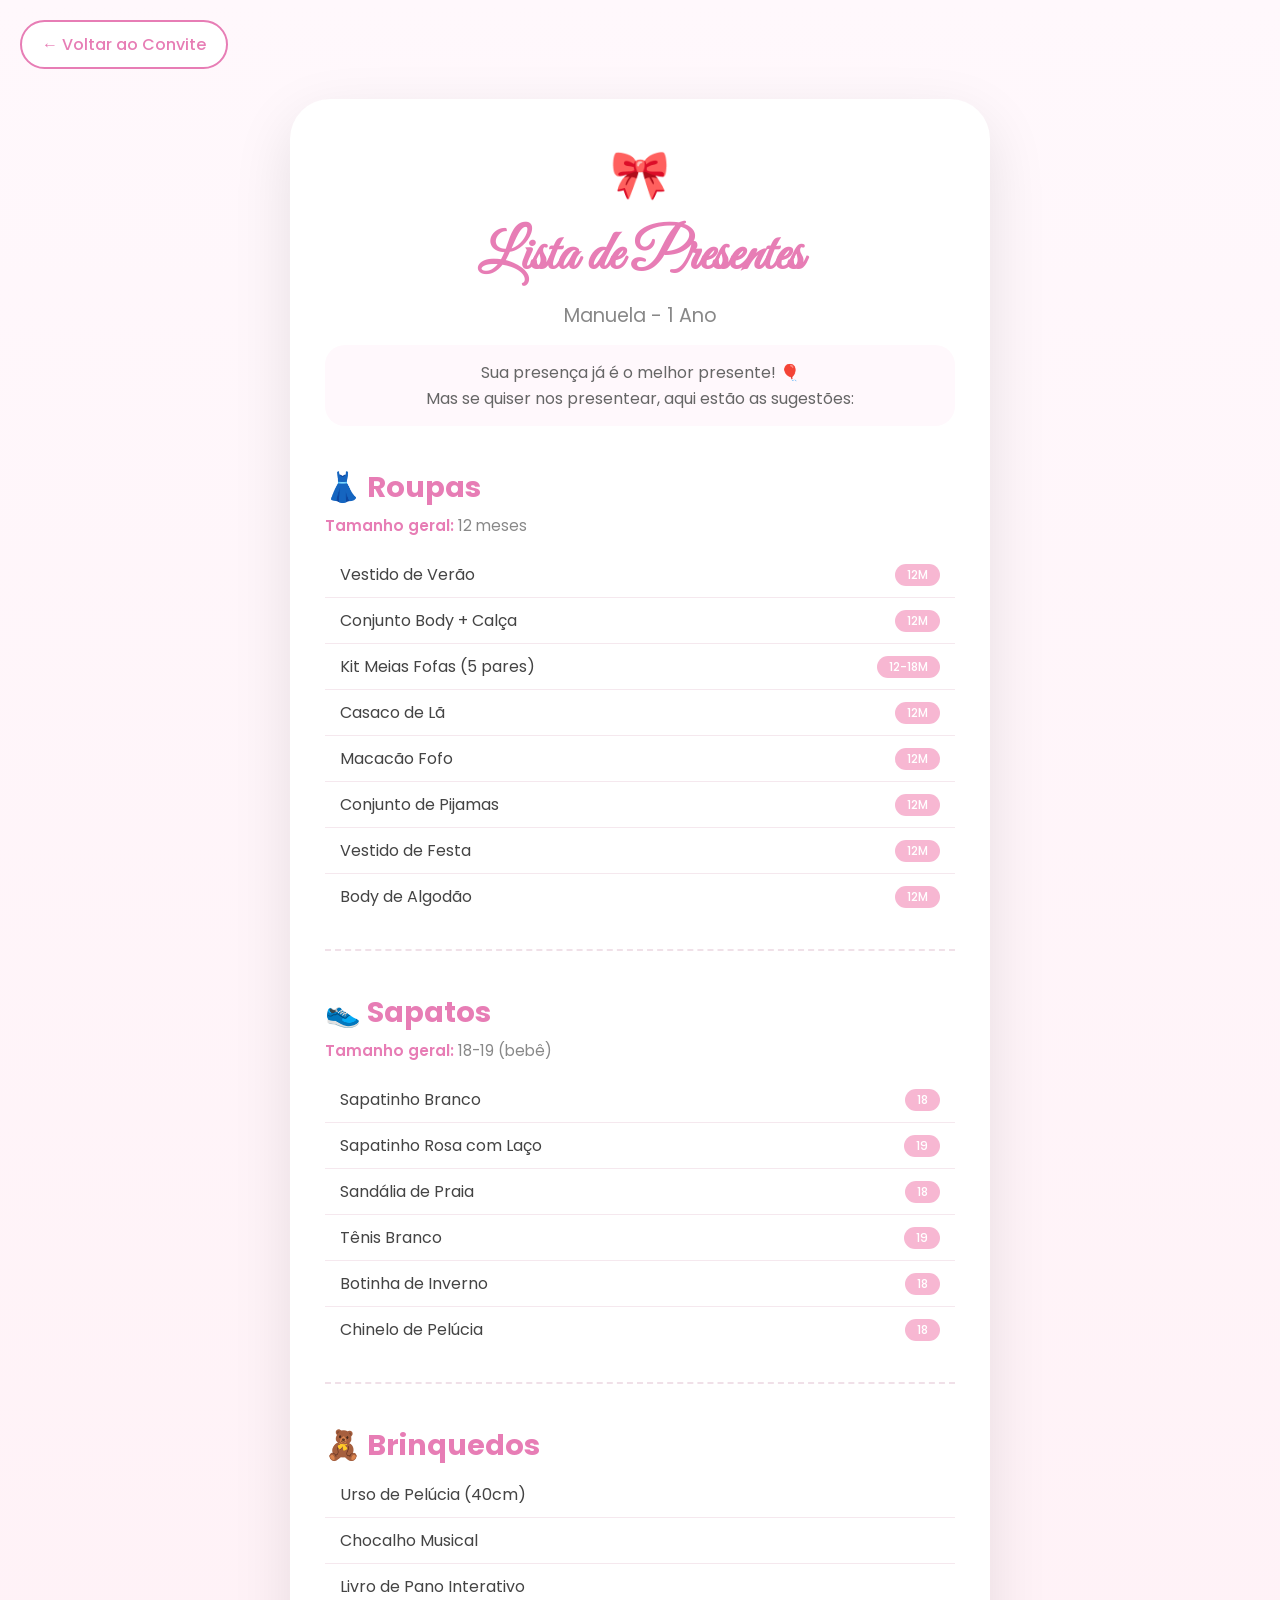
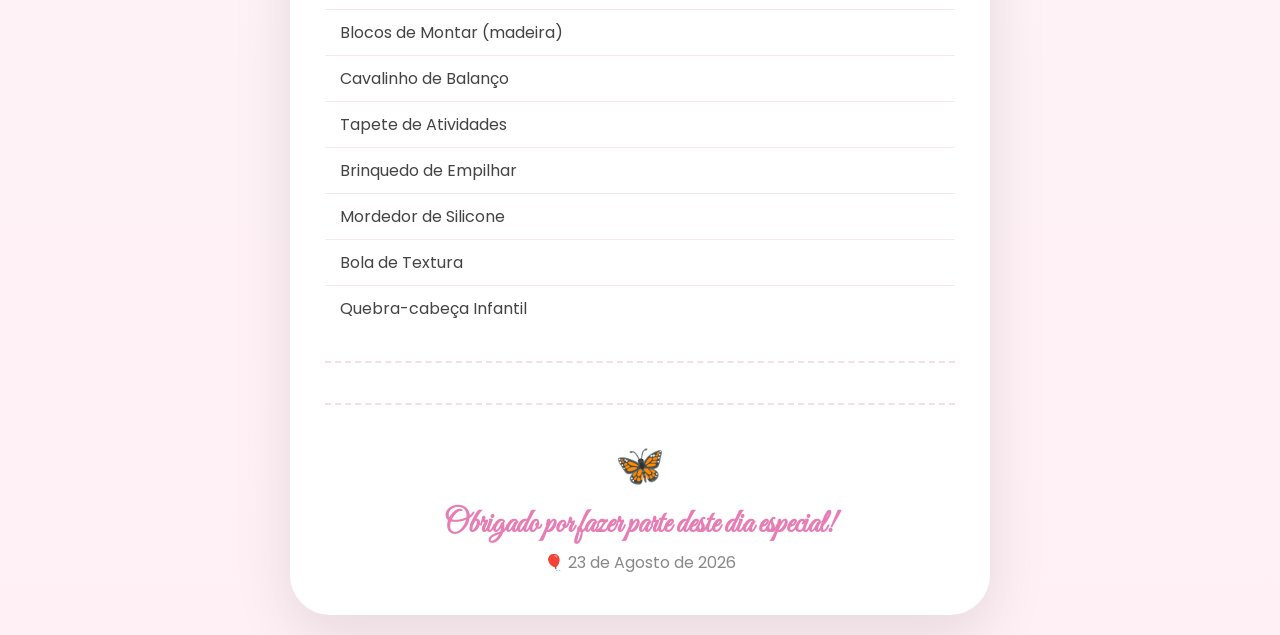
==== presentes.html @ 51569dcc "Add files via upload" ====
<!DOCTYPE html>
<html lang="pt-BR">

<head>
    <meta charset="UTF-8">
    <meta name="viewport" content="width=device-width, initial-scale=1.0">
    <title>🎁 Lista de Presentes - Manuela</title>
    <link rel="stylesheet" href="style-presentes.css">
    <link href="https://fonts.googleapis.com/css2?family=Great+Vibes&family=Poppins:wght@300;400;500;600;700&display=swap" rel="stylesheet">
</head>

<body>

    <!-- BOTÃO VOLTAR -->
    <a href="index.html" class="btn-voltar">← Voltar ao Convite</a>

    <main class="container-presentes">
        
        <!-- CABEÇALHO -->
        <div class="cabecalho">
            <div class="decoracao">🎀</div>
            <h1>Lista de Presentes</h1>
            <p class="subtitulo">Manuela - 1 Ano</p>
            <p class="mensagem-presentes">
                Sua presença já é o melhor presente! 🎈<br>
                Mas se quiser nos presentear, aqui estão as sugestões:
            </p>
        </div>

        <!-- ============================================ -->
        <!-- SEÇÃO: ROUPAS -->
        <!-- ============================================ -->
        <section class="categoria">
            <h2>👗 Roupas</h2>
            <p class="info-tamanho"><strong>Tamanho geral:</strong> 12 meses</p>
            
            <ul class="lista-itens">
                <li>Vestido de Verão <span class="tamanho">12M</span></li>
                <li>Conjunto Body + Calça <span class="tamanho">12M</span></li>
                <li>Kit Meias Fofas (5 pares) <span class="tamanho">12-18M</span></li>
                <li>Casaco de Lã <span class="tamanho">12M</span></li>
                <li>Macacão Fofo <span class="tamanho">12M</span></li>
                <li>Conjunto de Pijamas <span class="tamanho">12M</span></li>
                <li>Vestido de Festa <span class="tamanho">12M</span></li>
                <li>Body de Algodão <span class="tamanho">12M</span></li>
            </ul>
        </section>

        <!-- ============================================ -->
        <!-- SEÇÃO: SAPATOS -->
        <!-- ============================================ -->
        <section class="categoria">
            <h2>👟 Sapatos</h2>
            <p class="info-tamanho"><strong>Tamanho geral:</strong> 18-19 (bebê)</p>
            
            <ul class="lista-itens">
                <li>Sapatinho Branco <span class="tamanho">18</span></li>
                <li>Sapatinho Rosa com Laço <span class="tamanho">19</span></li>
                <li>Sandália de Praia <span class="tamanho">18</span></li>
                <li>Tênis Branco <span class="tamanho">19</span></li>
                <li>Botinha de Inverno <span class="tamanho">18</span></li>
                <li>Chinelo de Pelúcia <span class="tamanho">18</span></li>
            </ul>
        </section>

        <!-- ============================================ -->
        <!-- SEÇÃO: BRINQUEDOS -->
        <!-- ============================================ -->
        <section class="categoria">
            <h2>🧸 Brinquedos</h2>
            
            <ul class="lista-itens">
                <li>Urso de Pelúcia (40cm)</li>
                <li>Chocalho Musical</li>
                <li>Livro de Pano Interativo</li>
                <li>Blocos de Montar (madeira)</li>
                <li>Cavalinho de Balanço</li>
                <li>Tapete de Atividades</li>
                <li>Brinquedo de Empilhar</li>
                <li>Mordedor de Silicone</li>
                <li>Bola de Textura</li>
                <li>Quebra-cabeça Infantil</li>
            </ul>
        </section>

        <!-- RODAPÉ -->
        <section class="rodape-presentes">
            <div class="decoracao">🦋</div>
            <h3>Obrigado por fazer parte deste dia especial!</h3>
            <p>🎈 23 de Agosto de 2026</p>
        </section>

    </main>

    <script src="script-presentes.js"></script>
</body>

</html>
---- style-presentes.css ----
/* ==========================
   RESET
========================== */

* {
    margin: 0;
    padding: 0;
    box-sizing: border-box;
}

body {
    font-family: 'Poppins', sans-serif;
    background: linear-gradient(180deg, #fff8fc, #fff0f5);
    color: #444;
    min-height: 100vh;
    padding: 20px;
}

/* ==========================
   BOTÃO VOLTAR
========================== */

.btn-voltar {
    display: inline-block;
    text-decoration: none;
    color: #e77db5;
    font-weight: 500;
    padding: 10px 20px;
    border-radius: 50px;
    border: 2px solid #e77db5;
    transition: .3s;
    margin-bottom: 30px;
    background: white;
}

.btn-voltar:hover {
    background: #e77db5;
    color: white;
    transform: scale(1.05);
}

/* ==========================
   CONTAINER
========================== */

.container-presentes {
    max-width: 700px;
    margin: 0 auto;
    background: white;
    border-radius: 40px;
    padding: 40px 35px;
    box-shadow: 0 20px 60px rgba(0, 0, 0, 0.1);
}

/* ==========================
   CABEÇALHO
========================== */

.cabecalho {
    text-align: center;
    margin-bottom: 40px;
}

.cabecalho .decoracao {
    font-size: 3rem;
    animation: pulse 2s ease-in-out infinite;
}

.cabecalho h1 {
    font-family: 'Great Vibes', cursive;
    font-size: 3.5rem;
    color: #e77db5;
    margin: 10px 0;
}

.cabecalho .subtitulo {
    font-size: 1.2rem;
    color: #888;
}

.cabecalho .mensagem-presentes {
    margin-top: 15px;
    font-size: 1rem;
    color: #666;
    line-height: 1.6;
    background: #fff8fc;
    padding: 15px;
    border-radius: 20px;
}

/* ==========================
   CATEGORIAS
========================== */

.categoria {
    margin-bottom: 40px;
    padding-bottom: 30px;
    border-bottom: 2px dashed #f0e0e8;
}

.categoria:last-of-type {
    border-bottom: none;
    margin-bottom: 0;
    padding-bottom: 0;
}

.categoria h2 {
    font-size: 1.8rem;
    color: #e77db5;
    margin-bottom: 5px;
}

.categoria .info-tamanho {
    font-size: 0.95rem;
    color: #888;
    margin-bottom: 15px;
}

.categoria .info-tamanho strong {
    color: #e77db5;
    font-weight: 600;
}

/* ==========================
   LISTA DE ITENS (SIMPLE)
========================== */

.lista-itens {
    list-style: none;
    padding: 0;
}

.lista-itens li {
    padding: 10px 15px;
    border-bottom: 1px solid #f5e8ee;
    font-size: 1rem;
    color: #444;
    display: flex;
    justify-content: space-between;
    align-items: center;
    transition: .2s;
}

.lista-itens li:last-child {
    border-bottom: none;
}

.lista-itens li:hover {
    background: #fff8fc;
    border-radius: 10px;
    padding-left: 20px;
}

.lista-itens .tamanho {
    font-size: 0.75rem;
    background: #f7b7d2;
    color: white;
    padding: 2px 12px;
    border-radius: 20px;
    font-weight: 500;
    white-space: nowrap;
}

/* ==========================
   RODAPÉ
========================== */

.rodape-presentes {
    text-align: center;
    margin-top: 40px;
    padding-top: 30px;
    border-top: 2px dashed #f0e0e8;
}

.rodape-presentes .decoracao {
    font-size: 2.5rem;
    animation: flutuar 3s ease-in-out infinite;
    display: block;
    margin-bottom: 10px;
}

.rodape-presentes h3 {
    font-family: 'Great Vibes', cursive;
    font-size: 2rem;
    color: #e77db5;
}

.rodape-presentes p {
    color: #888;
    margin-top: 5px;
}

/* ==========================
   ANIMAÇÕES
========================== */

@keyframes pulse {
    0%, 100% {
        transform: scale(1);
    }
    50% {
        transform: scale(1.1);
    }
}

@keyframes flutuar {
    0%, 100% {
        transform: translateY(0);
    }
    50% {
        transform: translateY(-10px);
    }
}

/* ==========================
   RESPONSIVO
========================== */

@media(max-width: 600px) {
    .container-presentes {
        padding: 25px 18px;
        border-radius: 25px;
    }

    .cabecalho h1 {
        font-size: 2.8rem;
    }

    .categoria h2 {
        font-size: 1.5rem;
    }

    .lista-itens li {
        font-size: 0.9rem;
        padding: 8px 10px;
        flex-wrap: wrap;
        gap: 5px;
    }

    .lista-itens .tamanho {
        font-size: 0.7rem;
        padding: 2px 10px;
    }

    .rodape-presentes h3 {
        font-size: 1.5rem;
    }
}
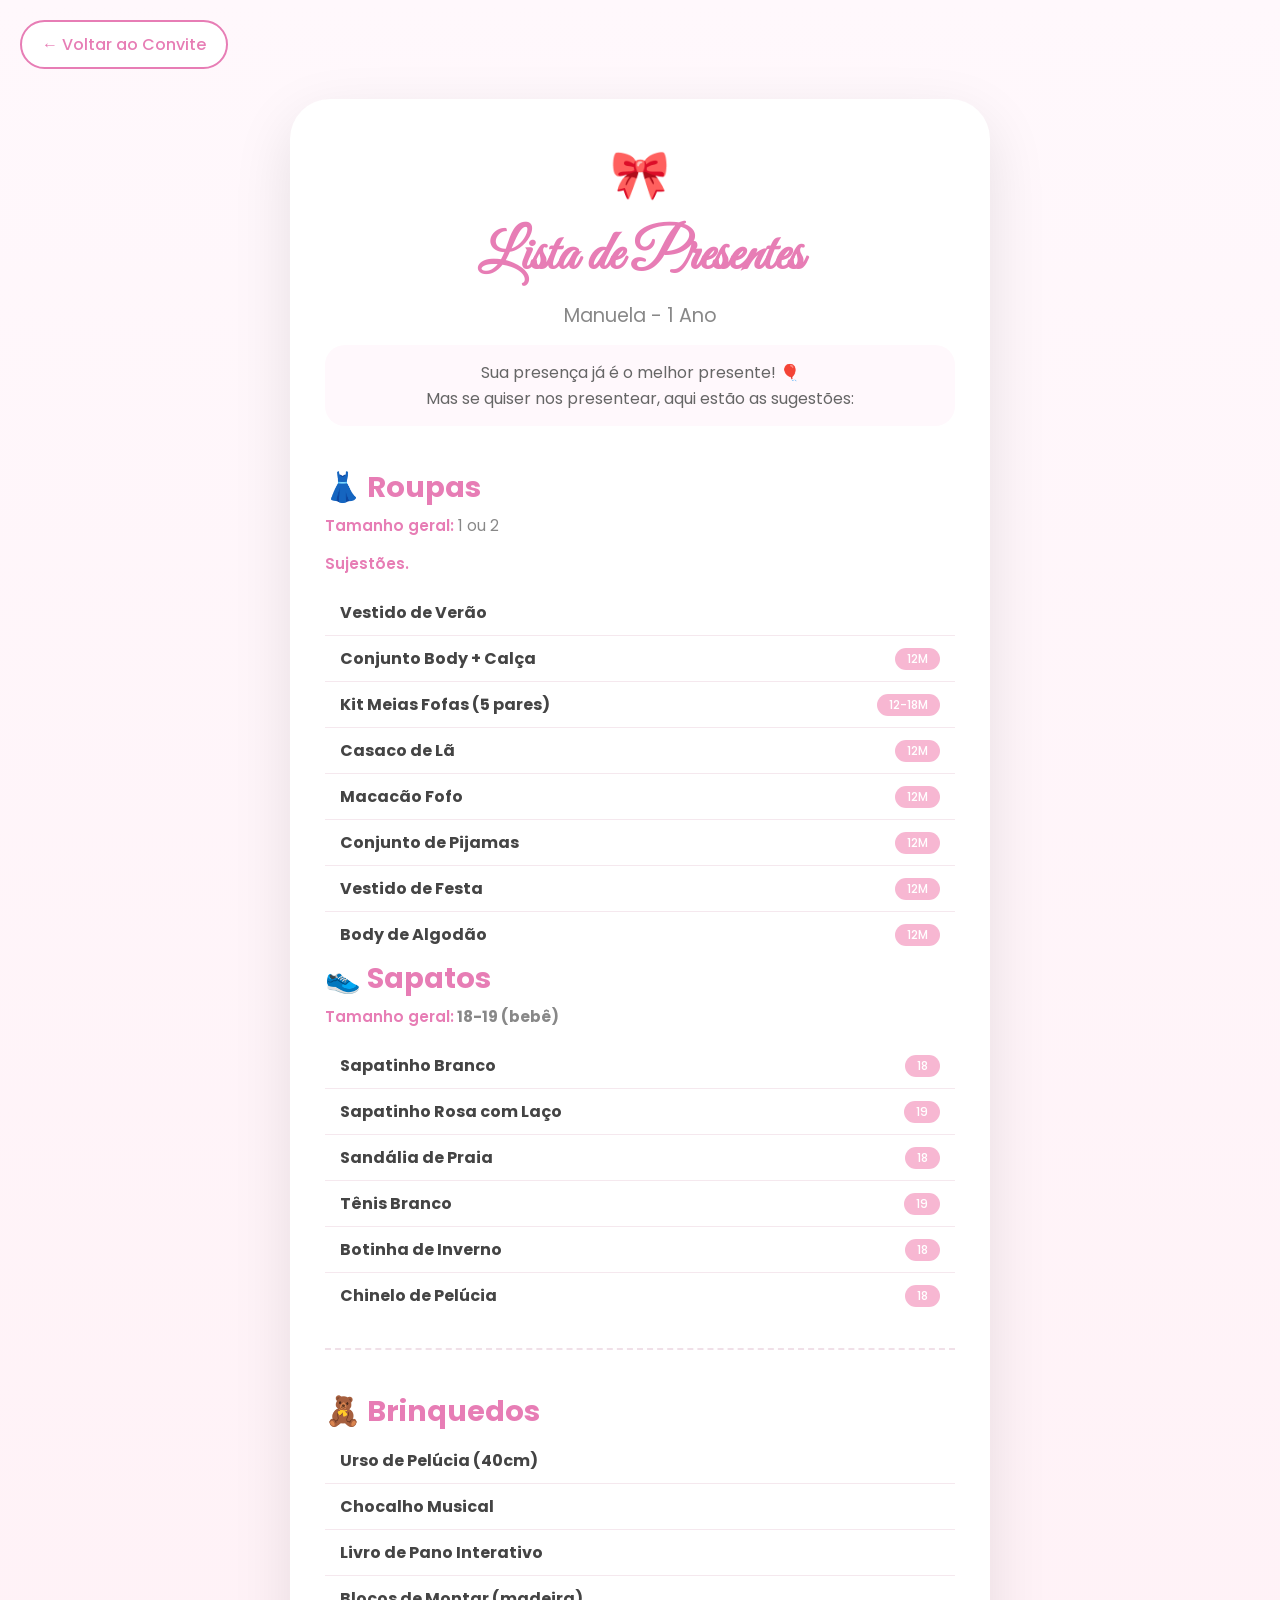
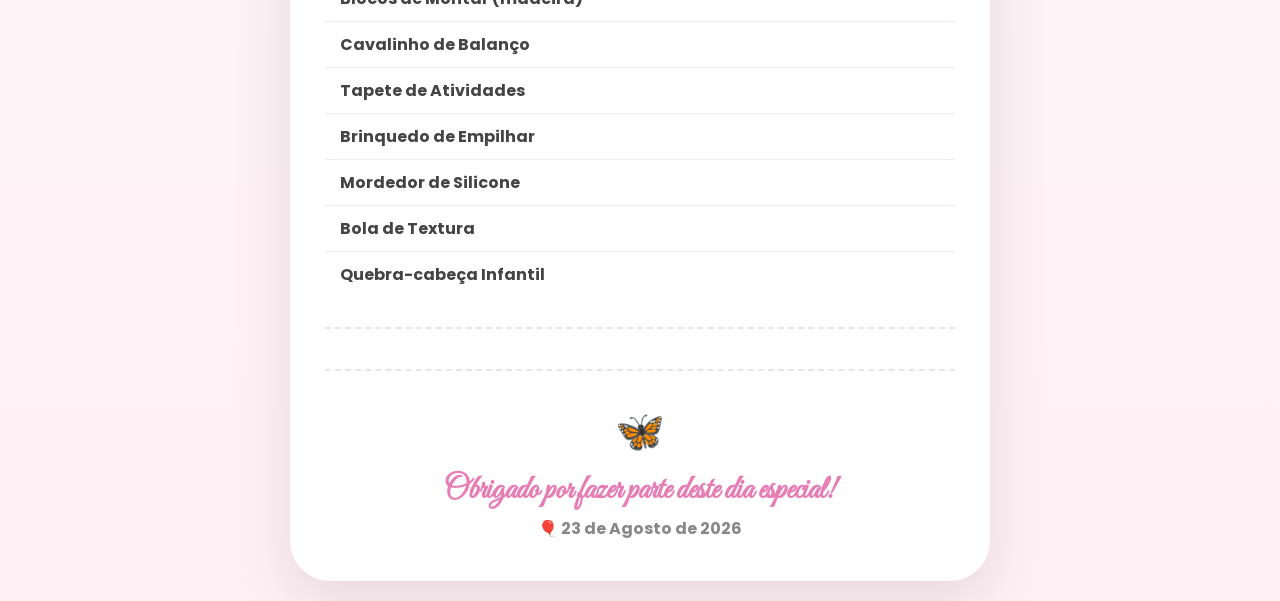
==== commit 2b2c1021: "Update presentes.html" ====
--- a/presentes.html
+++ b/presentes.html
@@ -32,10 +32,11 @@
         <!-- ============================================ -->
         <section class="categoria">
             <h2>👗 Roupas</h2>
-            <p class="info-tamanho"><strong>Tamanho geral:</strong> 12 meses</p>
+            <p class="info-tamanho"><strong>Tamanho geral:</strong> 1 ou 2</p>
+              <p class="info-tamanho"><strong>Sujestões.</p>
             
             <ul class="lista-itens">
-                <li>Vestido de Verão <span class="tamanho">12M</span></li>
+                <li>Vestido de Verão </li>
                 <li>Conjunto Body + Calça <span class="tamanho">12M</span></li>
                 <li>Kit Meias Fofas (5 pares) <span class="tamanho">12-18M</span></li>
                 <li>Casaco de Lã <span class="tamanho">12M</span></li>
@@ -95,4 +96,4 @@
     <script src="script-presentes.js"></script>
 </body>
 
-</html>+</html>
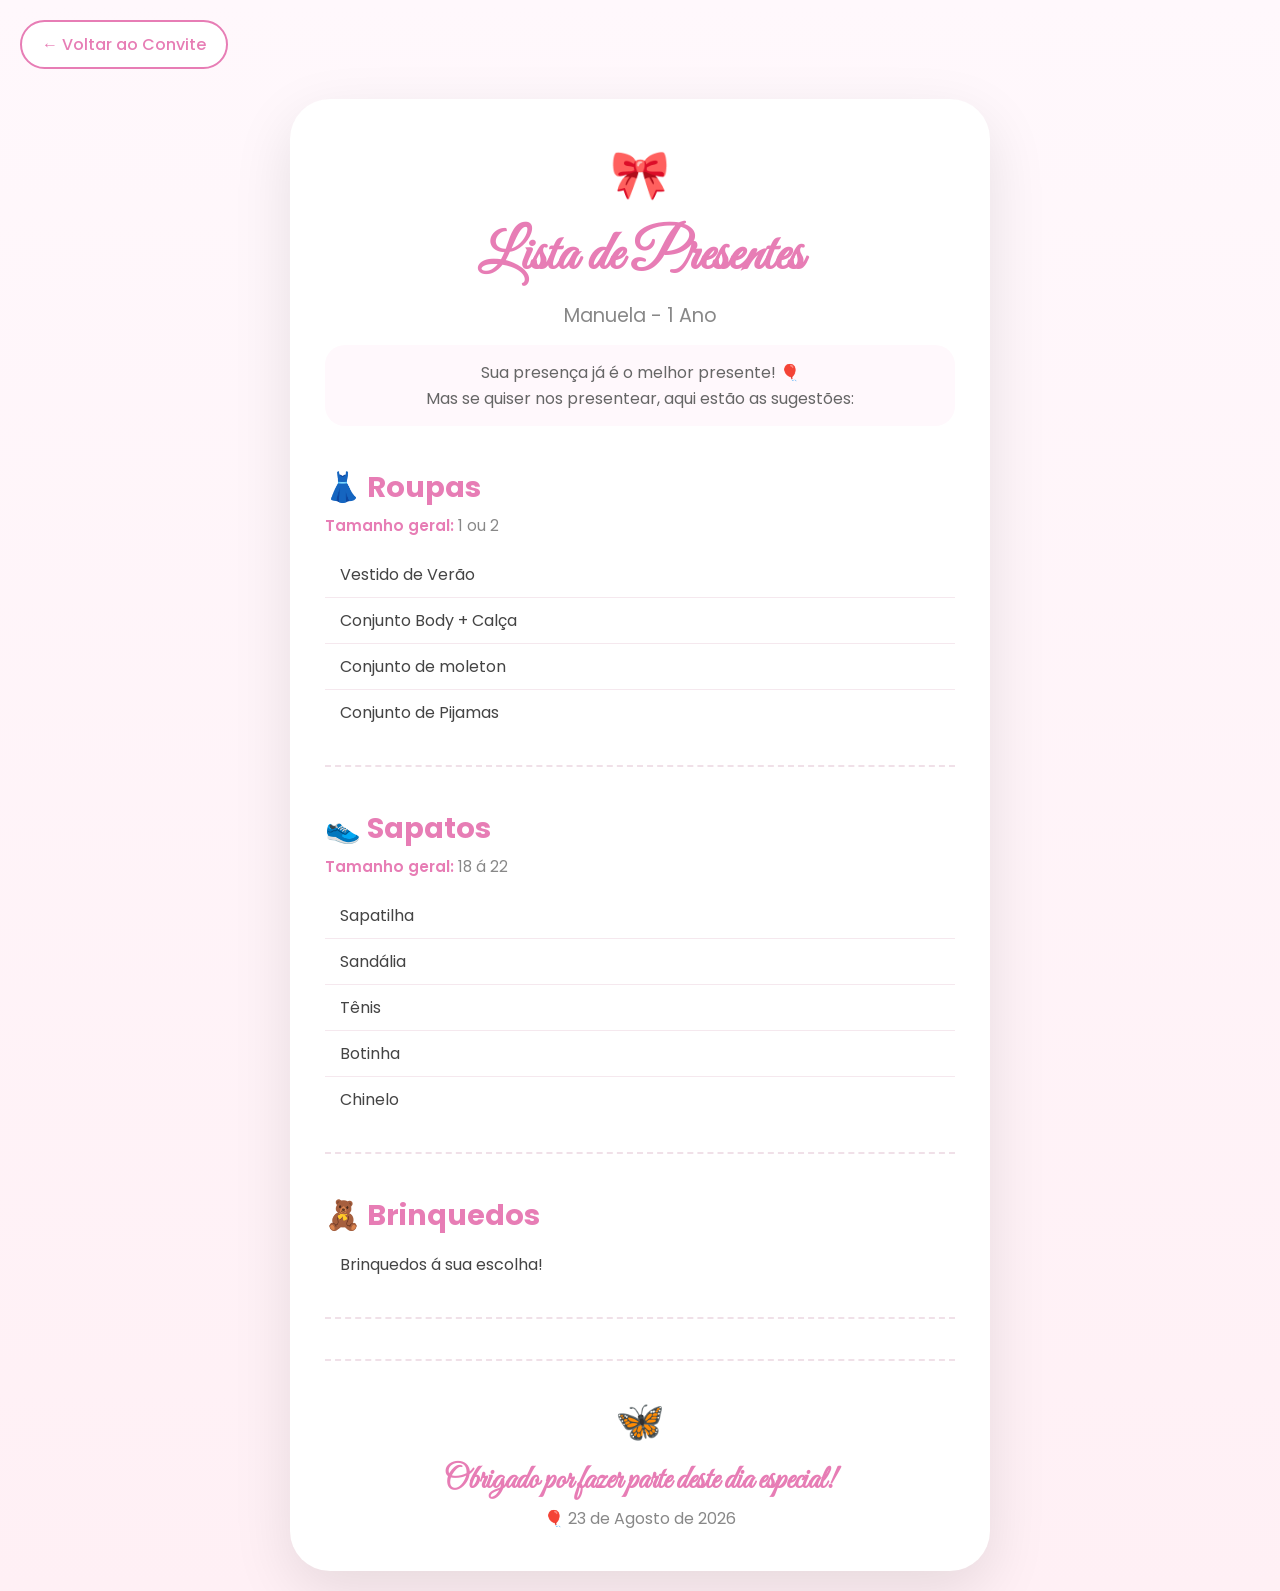
==== commit b9a1868a: "Update presentes.html" ====
--- a/presentes.html
+++ b/presentes.html
@@ -33,17 +33,12 @@
         <section class="categoria">
             <h2>👗 Roupas</h2>
             <p class="info-tamanho"><strong>Tamanho geral:</strong> 1 ou 2</p>
-              <p class="info-tamanho"><strong>Sujestões.</p>
             
             <ul class="lista-itens">
                 <li>Vestido de Verão </li>
-                <li>Conjunto Body + Calça <span class="tamanho">12M</span></li>
-                <li>Kit Meias Fofas (5 pares) <span class="tamanho">12-18M</span></li>
-                <li>Casaco de Lã <span class="tamanho">12M</span></li>
-                <li>Macacão Fofo <span class="tamanho">12M</span></li>
-                <li>Conjunto de Pijamas <span class="tamanho">12M</span></li>
-                <li>Vestido de Festa <span class="tamanho">12M</span></li>
-                <li>Body de Algodão <span class="tamanho">12M</span></li>
+                <li>Conjunto Body + Calça </li>
+                <li>Conjunto de moleton </li>
+                <li>Conjunto de Pijamas </li>
             </ul>
         </section>
 
@@ -52,15 +47,14 @@
         <!-- ============================================ -->
         <section class="categoria">
             <h2>👟 Sapatos</h2>
-            <p class="info-tamanho"><strong>Tamanho geral:</strong> 18-19 (bebê)</p>
+            <p class="info-tamanho"><strong>Tamanho geral:</strong> 18 á 22</p>
             
             <ul class="lista-itens">
-                <li>Sapatinho Branco <span class="tamanho">18</span></li>
-                <li>Sapatinho Rosa com Laço <span class="tamanho">19</span></li>
-                <li>Sandália de Praia <span class="tamanho">18</span></li>
-                <li>Tênis Branco <span class="tamanho">19</span></li>
-                <li>Botinha de Inverno <span class="tamanho">18</span></li>
-                <li>Chinelo de Pelúcia <span class="tamanho">18</span></li>
+                <li>Sapatilha</li>
+                <li>Sandália</li>
+                <li>Tênis</li>
+                <li>Botinha</li>
+                <li>Chinelo</li>
             </ul>
         </section>
 
@@ -71,16 +65,9 @@
             <h2>🧸 Brinquedos</h2>
             
             <ul class="lista-itens">
-                <li>Urso de Pelúcia (40cm)</li>
-                <li>Chocalho Musical</li>
-                <li>Livro de Pano Interativo</li>
-                <li>Blocos de Montar (madeira)</li>
-                <li>Cavalinho de Balanço</li>
-                <li>Tapete de Atividades</li>
-                <li>Brinquedo de Empilhar</li>
-                <li>Mordedor de Silicone</li>
-                <li>Bola de Textura</li>
-                <li>Quebra-cabeça Infantil</li>
+    
+                <li>Brinquedos á sua escolha!</li>
+                
             </ul>
         </section>
 
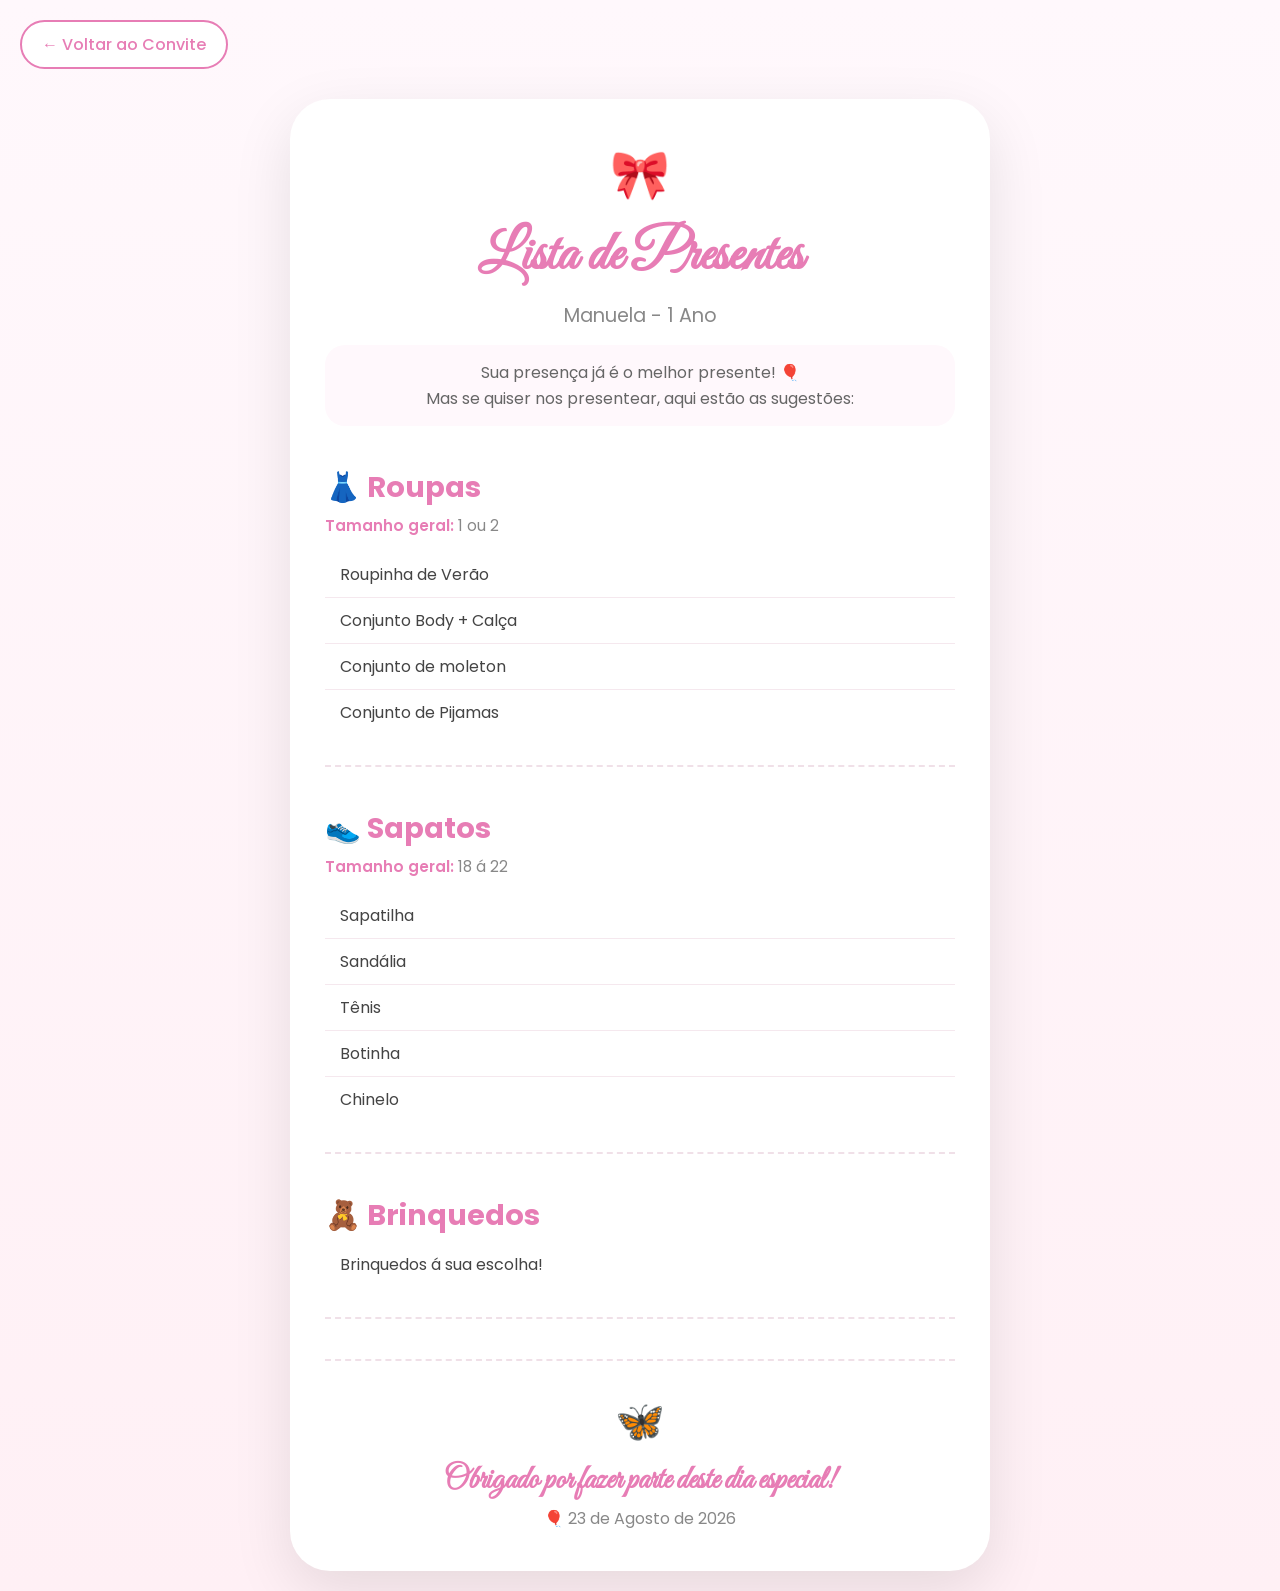
==== commit 2044bb79: "Update presentes.html" ====
--- a/presentes.html
+++ b/presentes.html
@@ -35,7 +35,7 @@
             <p class="info-tamanho"><strong>Tamanho geral:</strong> 1 ou 2</p>
             
             <ul class="lista-itens">
-                <li>Vestido de Verão </li>
+                <li>Roupinha de Verão </li>
                 <li>Conjunto Body + Calça </li>
                 <li>Conjunto de moleton </li>
                 <li>Conjunto de Pijamas </li>
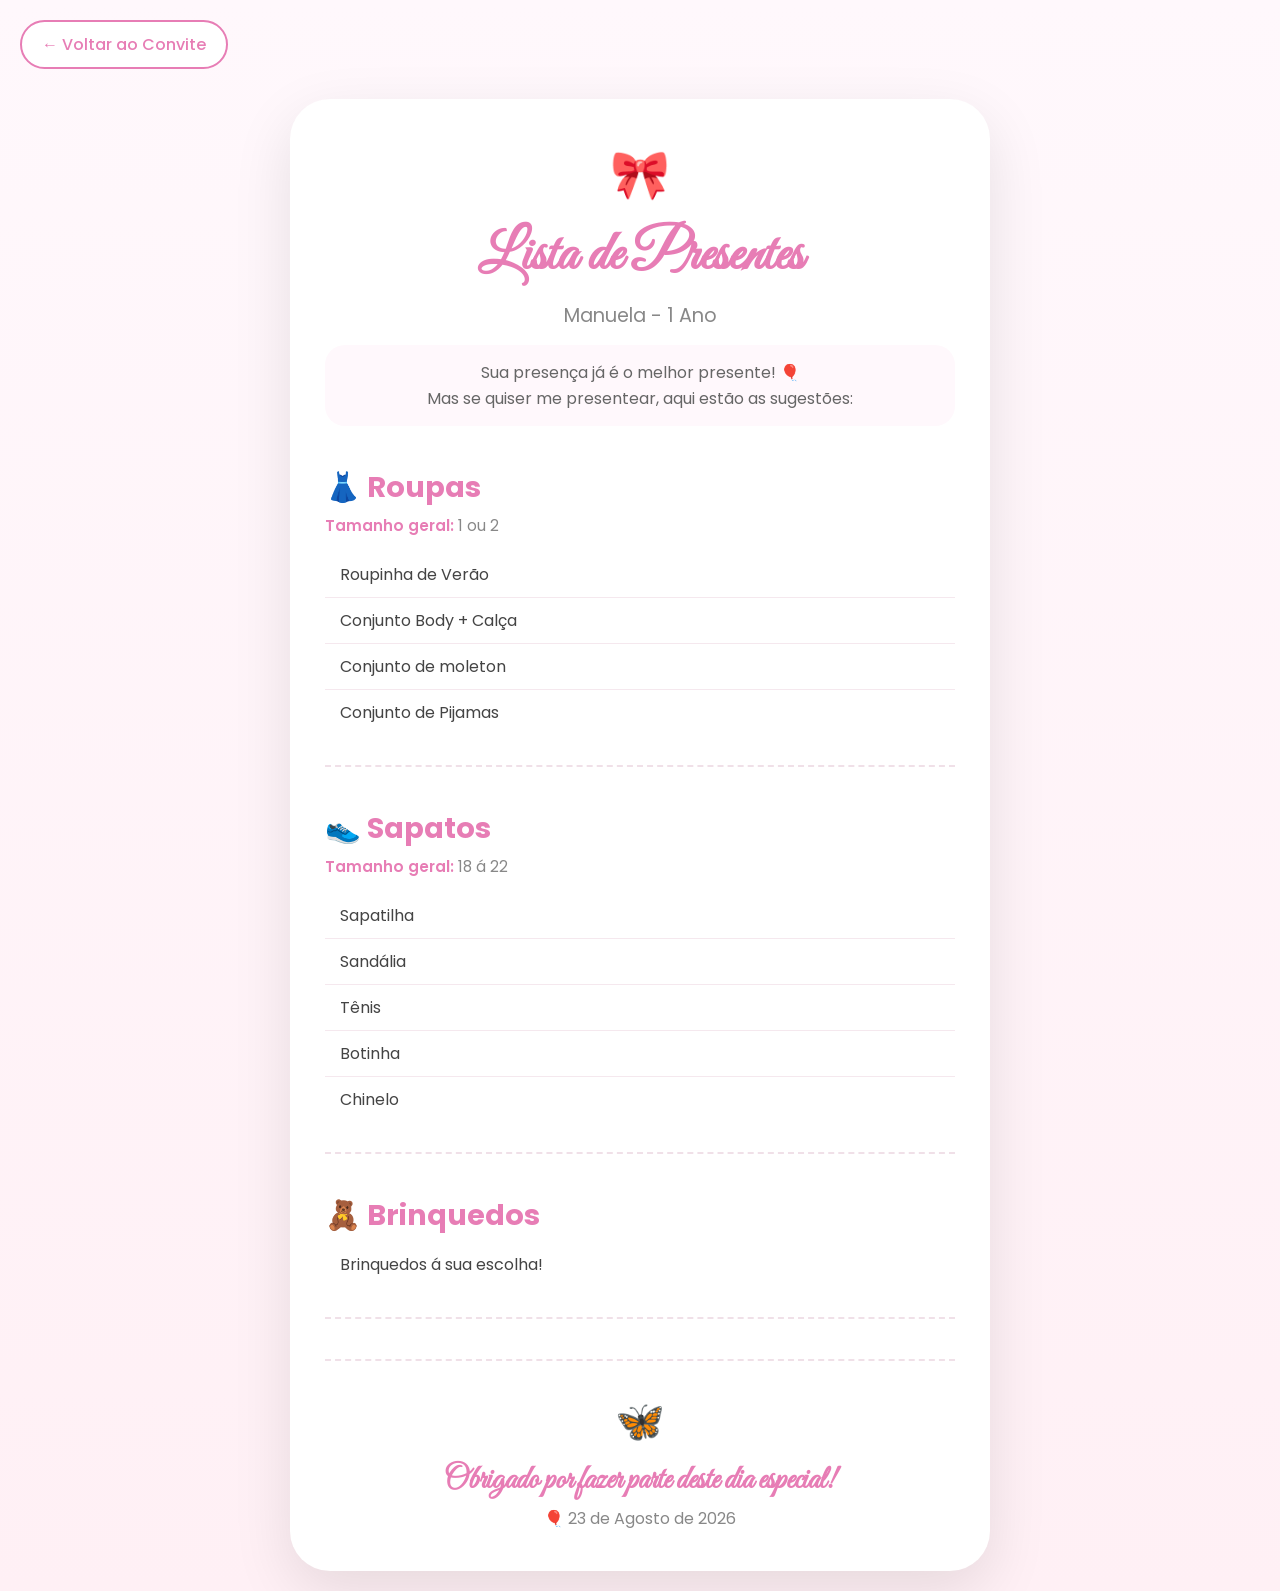
==== commit 293cec7f: "Update presentes.html" ====
--- a/presentes.html
+++ b/presentes.html
@@ -23,7 +23,7 @@
             <p class="subtitulo">Manuela - 1 Ano</p>
             <p class="mensagem-presentes">
                 Sua presença já é o melhor presente! 🎈<br>
-                Mas se quiser nos presentear, aqui estão as sugestões:
+                Mas se quiser me presentear, aqui estão as sugestões:
             </p>
         </div>
 
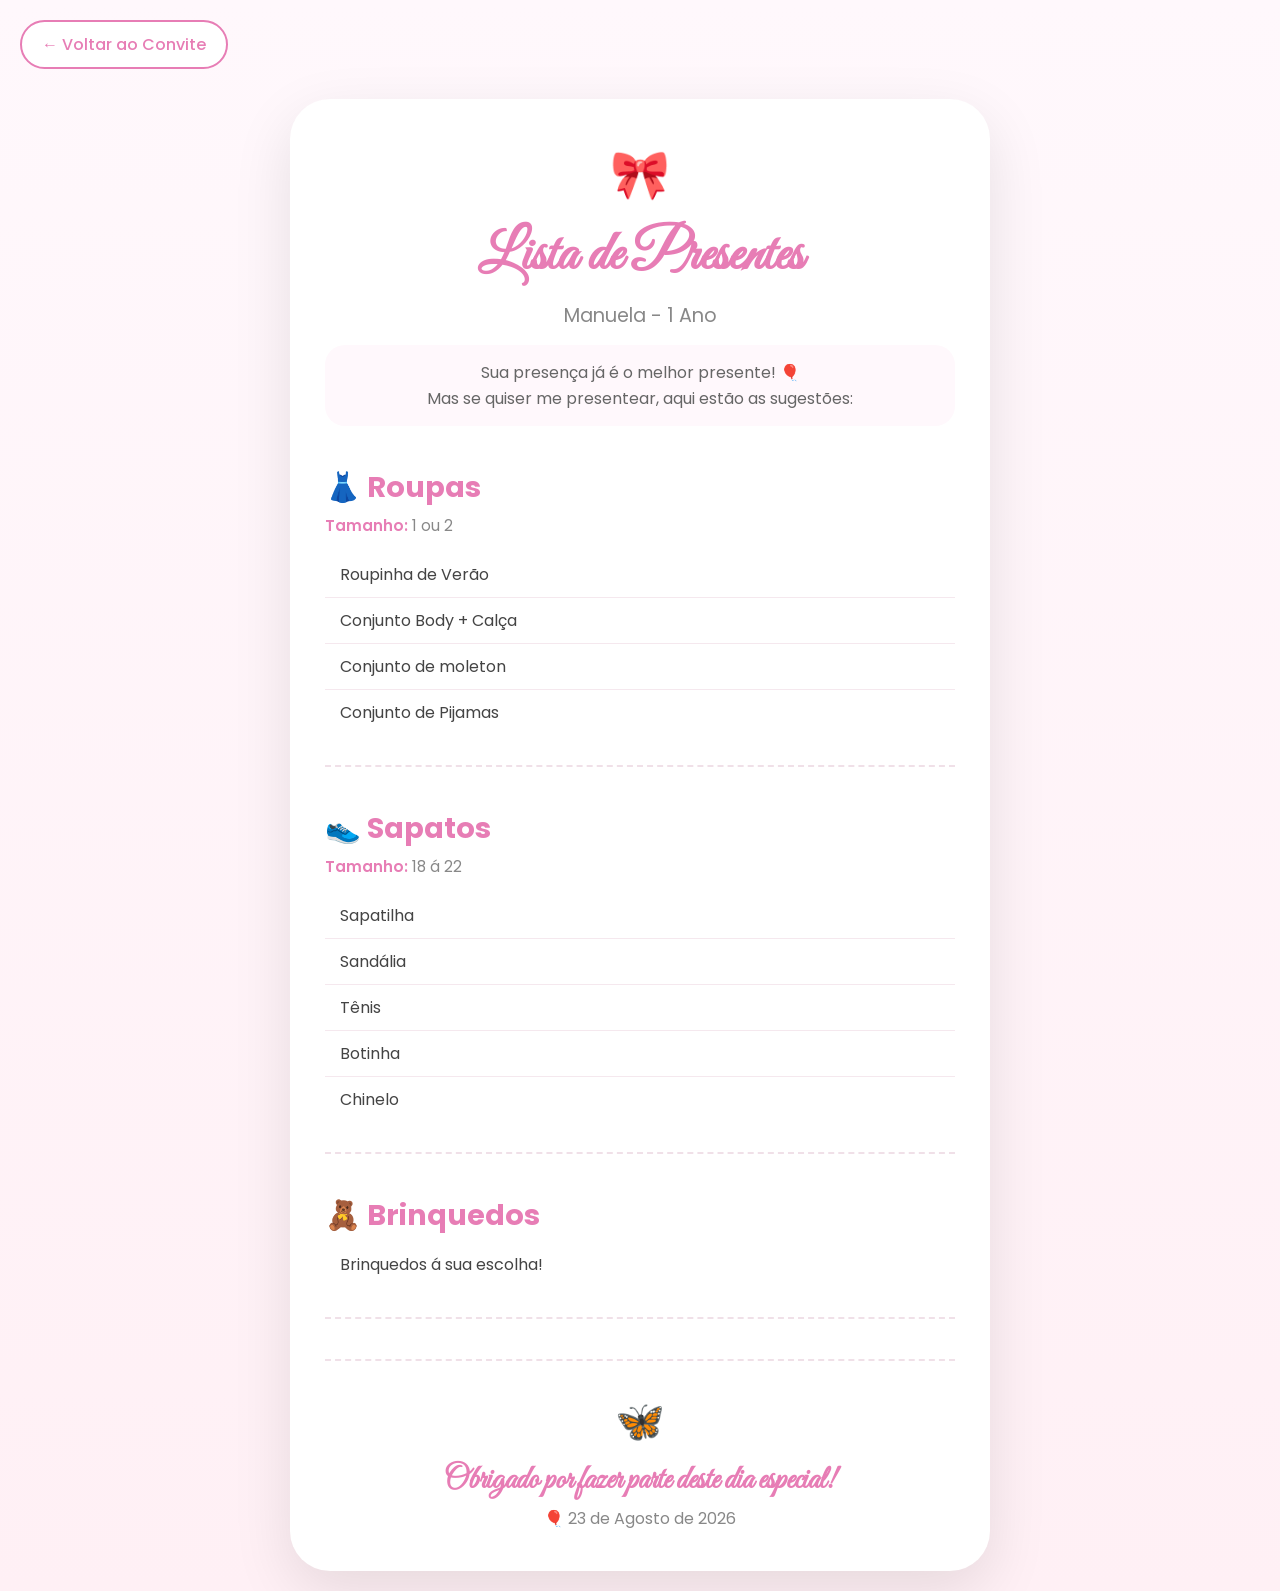
==== commit e81087db: "Update presentes.html" ====
--- a/presentes.html
+++ b/presentes.html
@@ -32,7 +32,7 @@
         <!-- ============================================ -->
         <section class="categoria">
             <h2>👗 Roupas</h2>
-            <p class="info-tamanho"><strong>Tamanho geral:</strong> 1 ou 2</p>
+            <p class="info-tamanho"><strong>Tamanho:</strong> 1 ou 2</p>
             
             <ul class="lista-itens">
                 <li>Roupinha de Verão </li>
@@ -47,7 +47,7 @@
         <!-- ============================================ -->
         <section class="categoria">
             <h2>👟 Sapatos</h2>
-            <p class="info-tamanho"><strong>Tamanho geral:</strong> 18 á 22</p>
+            <p class="info-tamanho"><strong>Tamanho:</strong> 18 á 22</p>
             
             <ul class="lista-itens">
                 <li>Sapatilha</li>
